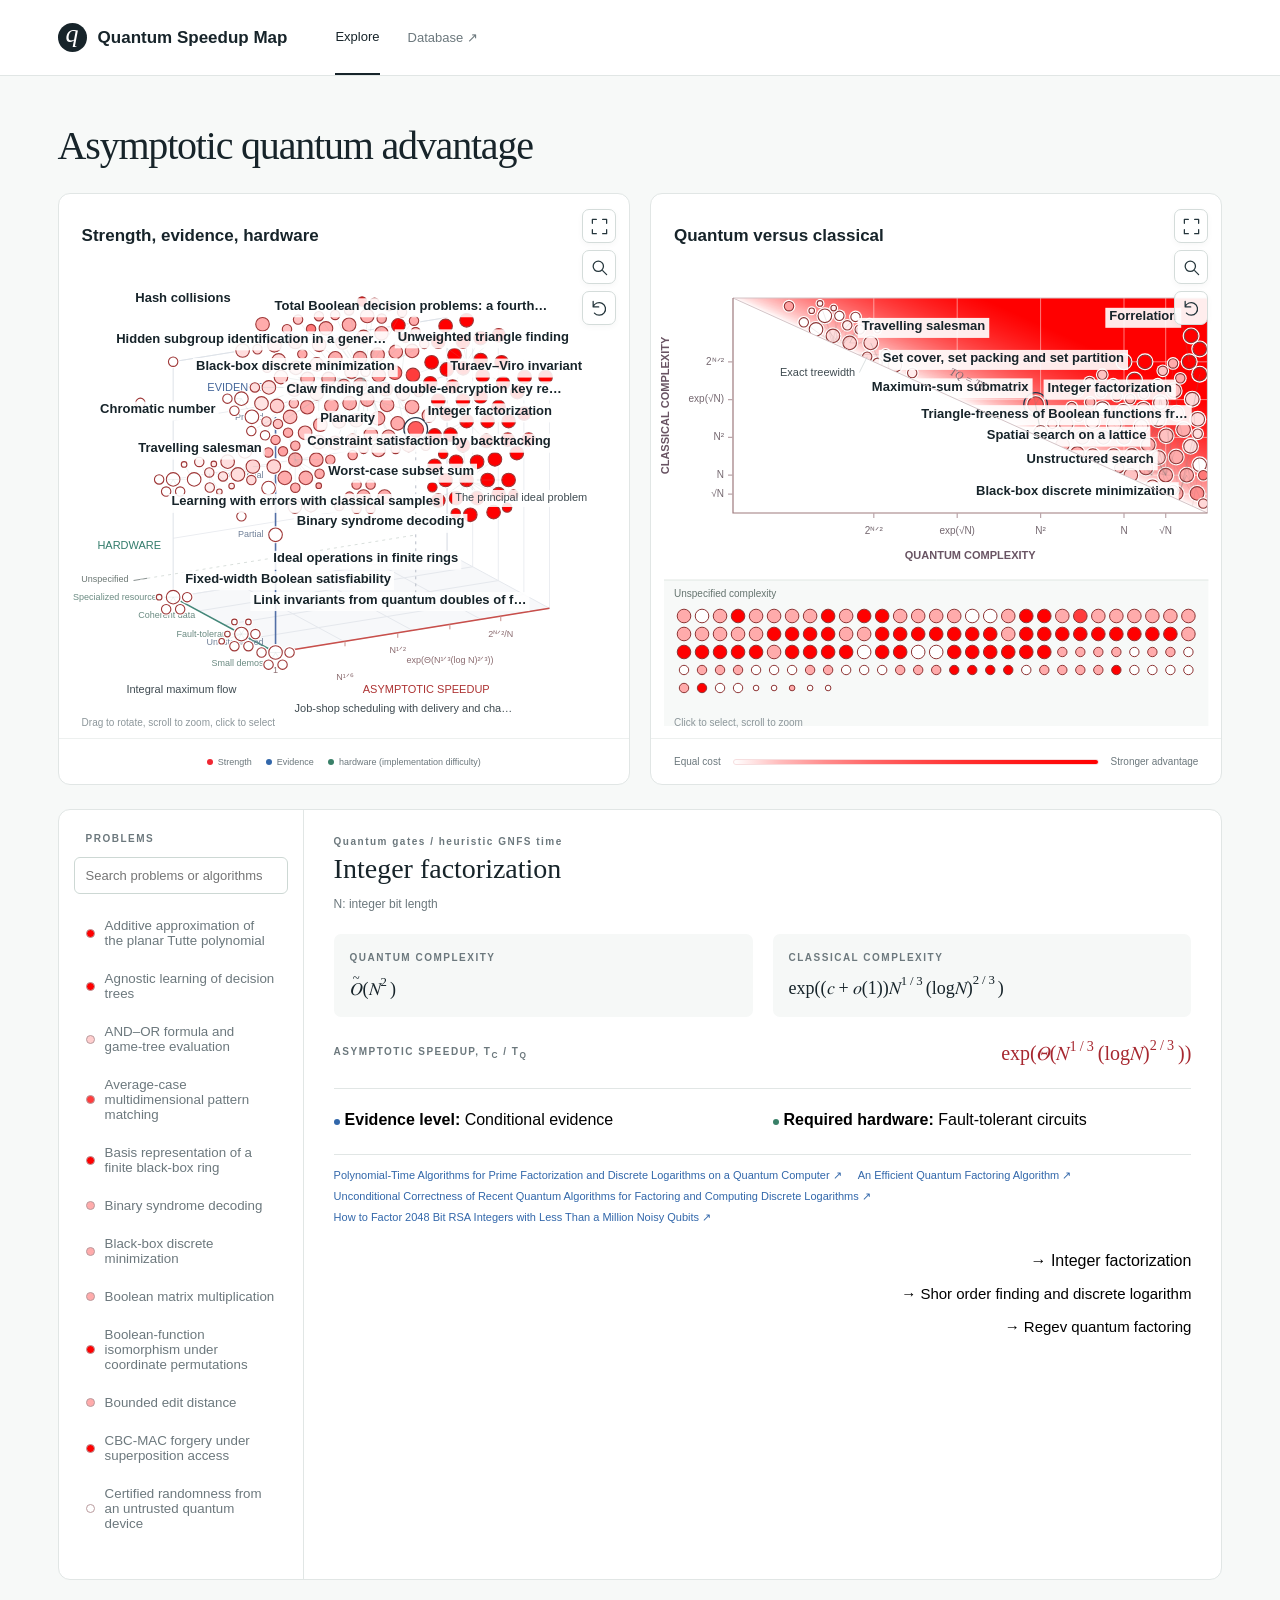
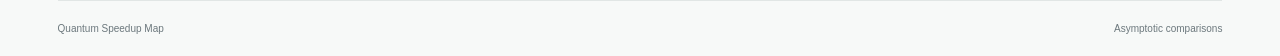
==== index.html @ 0dfe5cfc "Expand catalogue to 211 problems and publish full searchable visualizations" ====
<!doctype html>
<html lang="en"><head><meta charset="utf-8"><meta name="viewport" content="width=device-width,initial-scale=1"><title>Quantum Speedup Map</title></head>
<body><a href="visualization/demo/">Open Quantum Speedup Map</a><script>location.replace('visualization/demo/'+location.search+location.hash);</script></body></html>
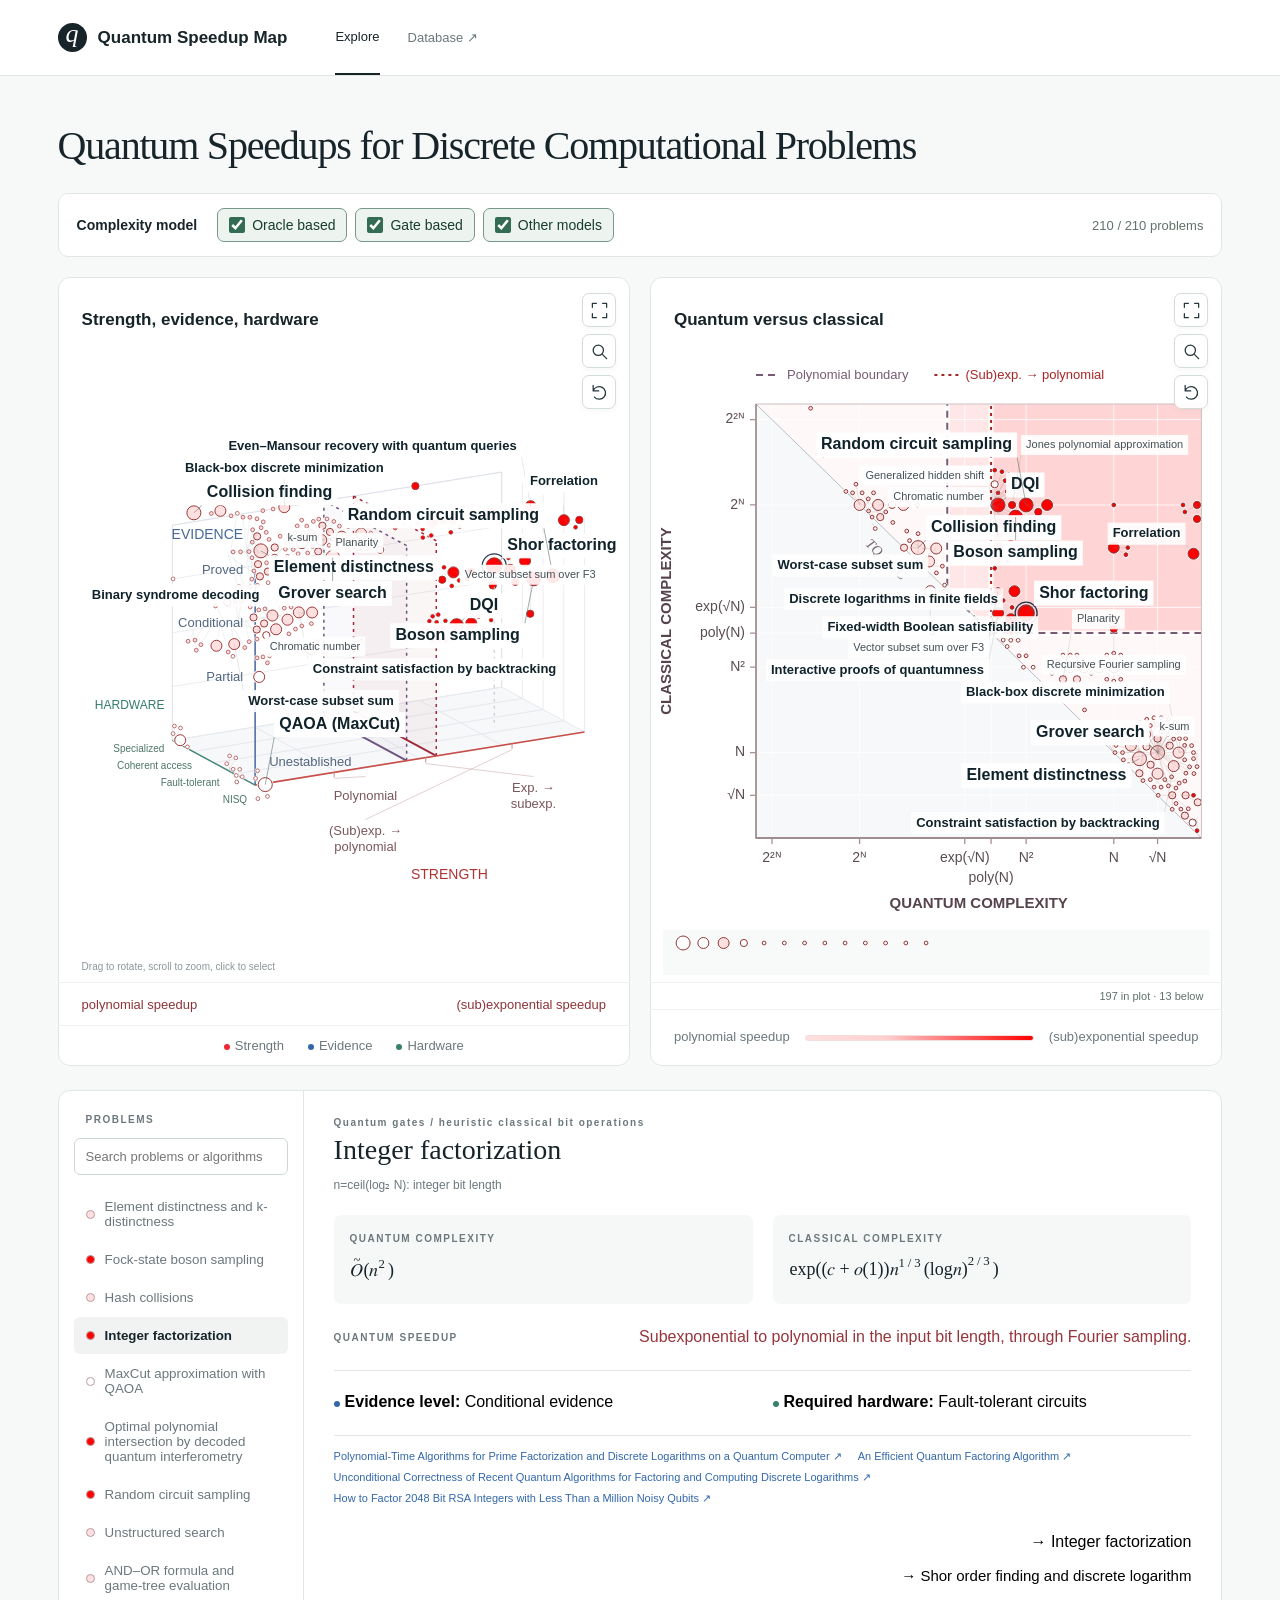
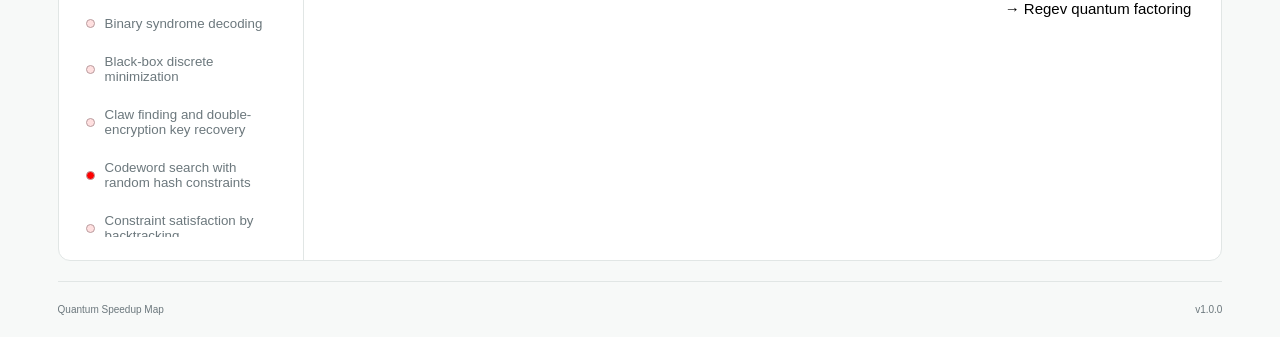
==== commit 0f00f31e: "Prepare v1.0.0 and deploy the website from stable releases" ====
--- a/index.html
+++ b/index.html
@@ -1,3 +1,3 @@
 <!doctype html>
 <html lang="en"><head><meta charset="utf-8"><meta name="viewport" content="width=device-width,initial-scale=1"><title>Quantum Speedup Map</title></head>
-<body><a href="visualization/demo/">Open Quantum Speedup Map</a><script>location.replace('visualization/demo/'+location.search+location.hash);</script></body></html>
+<body><a href="site/">Open Quantum Speedup Map</a><script>location.replace('site/'+location.search+location.hash);</script></body></html>
